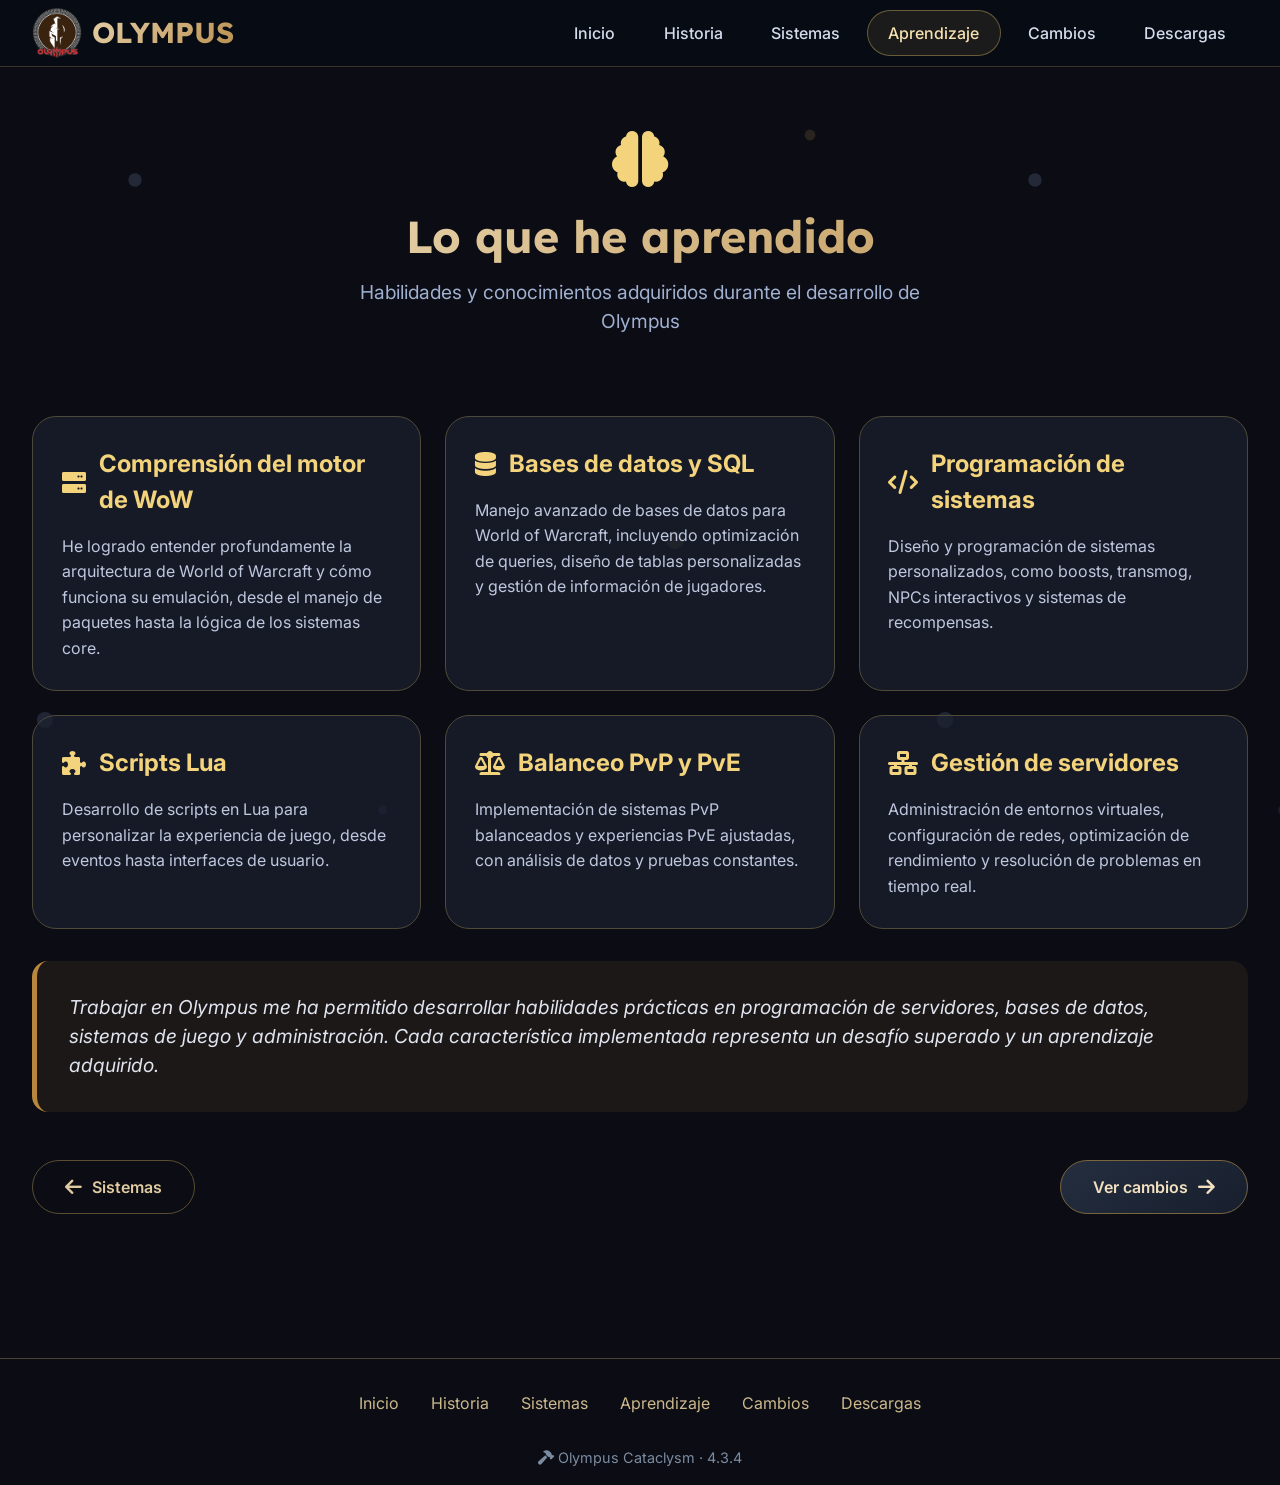
==== aprendizaje.html @ d1f78a06 "." ====
<!DOCTYPE html>
<html lang="es">
<head>
    <meta charset="UTF-8">
    <meta name="viewport" content="width=device-width, initial-scale=1.0">
    <title>Olympus · Aprendizaje y desarrollo</title>
    <link rel="stylesheet" href="https://cdnjs.cloudflare.com/ajax/libs/font-awesome/6.0.0-beta3/css/all.min.css">
    <link href="https://fonts.googleapis.com/css2?family=Inter:wght@400;500;600;700&family=Lexend+Deca:wght@400;600;700&display=swap" rel="stylesheet">
    <link rel="stylesheet" href="css/style.css">
</head>
<body>
    <div class="particle-overlay"></div>

    <nav class="navbar">
        <div class="nav-container">
            <div class="nav-logo">
                <img src="/assets/logo.png" alt="Olympus" height="50">
                <span>OLYMPUS</span>
            </div>
            <ul class="nav-menu">
                <li class="nav-item"><a href="index.html" class="nav-link">Inicio</a></li>
                <li class="nav-item"><a href="historia.html" class="nav-link">Historia</a></li>
                <li class="nav-item"><a href="sistemas.html" class="nav-link">Sistemas</a></li>
                <li class="nav-item"><a href="aprendizaje.html" class="nav-link active">Aprendizaje</a></li>
                <li class="nav-item"><a href="cambios.html" class="nav-link">Cambios</a></li>
                <li class="nav-item"><a href="descargas.html" class="nav-link">Descargas</a></li>
            </ul>
            <div class="nav-toggle" id="mobile-menu">
                <i class="fas fa-bars"></i>
            </div>
        </div>
    </nav>

    <main class="wrapper">
        <div class="page-header">
            <i class="fas fa-brain"></i>
            <h1>Lo que he aprendido</h1>
            <p class="page-description">Habilidades y conocimientos adquiridos durante el desarrollo de Olympus</p>
        </div>

        <div class="learning-container">
            <div class="learning-section">
                <h2><i class="fas fa-server"></i> Comprensión del motor de WoW</h2>
                <p>He logrado entender profundamente la arquitectura de World of Warcraft y cómo funciona su emulación, desde el manejo de paquetes hasta la lógica de los sistemas core.</p>
            </div>

            <div class="learning-section">
                <h2><i class="fas fa-database"></i> Bases de datos y SQL</h2>
                <p>Manejo avanzado de bases de datos para World of Warcraft, incluyendo optimización de queries, diseño de tablas personalizadas y gestión de información de jugadores.</p>
            </div>

            <div class="learning-section">
                <h2><i class="fas fa-code"></i> Programación de sistemas</h2>
                <p>Diseño y programación de sistemas personalizados, como boosts, transmog, NPCs interactivos y sistemas de recompensas.</p>
            </div>

            <div class="learning-section">
                <h2><i class="fas fa-puzzle-piece"></i> Scripts Lua</h2>
                <p>Desarrollo de scripts en Lua para personalizar la experiencia de juego, desde eventos hasta interfaces de usuario.</p>
            </div>

            <div class="learning-section">
                <h2><i class="fas fa-scale-balanced"></i> Balanceo PvP y PvE</h2>
                <p>Implementación de sistemas PvP balanceados y experiencias PvE ajustadas, con análisis de datos y pruebas constantes.</p>
            </div>

            <div class="learning-section">
                <h2><i class="fas fa-network-wired"></i> Gestión de servidores</h2>
                <p>Administración de entornos virtuales, configuración de redes, optimización de rendimiento y resolución de problemas en tiempo real.</p>
            </div>
        </div>

        <div class="quote-block">
            <p>Trabajar en Olympus me ha permitido desarrollar habilidades prácticas en programación de servidores, bases de datos, sistemas de juego y administración. Cada característica implementada representa un desafío superado y un aprendizaje adquirido.</p>
        </div>

        <div class="navigation-buttons">
            <a href="sistemas.html" class="btn btn-secondary"><i class="fas fa-arrow-left"></i> Sistemas</a>
            <a href="cambios.html" class="btn btn-primary">Ver cambios <i class="fas fa-arrow-right"></i></a>
        </div>
    </main>

    <footer class="site-footer">
        <div class="footer-links">
            <a href="index.html">Inicio</a>
            <a href="historia.html">Historia</a>
            <a href="sistemas.html">Sistemas</a>
            <a href="aprendizaje.html">Aprendizaje</a>
            <a href="cambios.html">Cambios</a>
            <a href="descargas.html">Descargas</a>
        </div>
        <p class="footer-copyright"><i class="fas fa-hammer"></i> Olympus Cataclysm · 4.3.4</p>
    </footer>

    <script src="js/main.js"></script>
</body>
</html>
---- css/style.css ----
/* ===== VARIABLES GLOBALES ===== */
:root {
    --color-bg: #0b0c14;
    --color-bg-card: rgba(20, 25, 38, 0.7);
    --color-bg-nav: rgba(8, 12, 21, 0.85);
    --color-gold-primary: #f3d47c;
    --color-gold-dark: #b88d4b;
    --color-gold-light: #f5e7c8;
    --color-text: #e0e5f0;
    --color-text-soft: #b0c2e0;
    --border-glow: rgba(200, 170, 100, 0.25);
    --border-glow-hover: rgba(230, 180, 70, 0.5);
    --shadow-heavy: 0 30px 40px -20px rgba(0,0,0,0.8);
    --font-main: 'Inter', sans-serif;
    --font-display: 'Lexend Deca', sans-serif;
    --transition: all 0.2s ease;
}

/* ===== RESET Y BASE ===== */
* {
    margin: 0;
    padding: 0;
    box-sizing: border-box;
}

html {
    scroll-behavior: smooth;
}

body {
    background: var(--color-bg);
    font-family: var(--font-main);
    color: var(--color-text);
    line-height: 1.5;
    min-height: 100vh;
    position: relative;
}

/* Fondo con partículas */
.particle-overlay {
    position: fixed;
    top: 0;
    left: 0;
    width: 100%;
    height: 100%;
    pointer-events: none;
    background: url('data:image/svg+xml;utf8,<svg xmlns="http://www.w3.org/2000/svg" viewBox="0 0 200 200" opacity="0.15"><circle cx="30" cy="40" r="1.5" fill="%23aaccff"/><circle cx="150" cy="120" r="2" fill="%23f0c060"/><circle cx="85" cy="180" r="1" fill="%236688cc"/><circle cx="180" cy="30" r="1.2" fill="%23ddaa55"/><circle cx="10" cy="160" r="1.8" fill="%2399bbee"/></svg>') repeat;
    z-index: -1;
}

/* ===== BARRA DE NAVEGACIÓN ===== */
.navbar {
    position: sticky;
    top: 0;
    z-index: 100;
    background: var(--color-bg-nav);
    backdrop-filter: blur(12px);
    border-bottom: 1px solid var(--border-glow);
    padding: 0.5rem 2rem;
}

.nav-container {
    max-width: 1300px;
    margin: 0 auto;
    display: flex;
    align-items: center;
    justify-content: space-between;
    flex-wrap: wrap;
}

.nav-logo {
    display: flex;
    align-items: center;
    gap: 10px;
    font-size: 1.8rem;
    font-weight: 700;
    font-family: var(--font-display);
    background: linear-gradient(135deg, var(--color-gold-light), var(--color-gold-dark));
    -webkit-background-clip: text;
    -webkit-text-fill-color: transparent;
}

.nav-logo i {
    color: var(--color-gold-primary);
    -webkit-text-fill-color: initial;
    filter: drop-shadow(0 0 6px var(--color-gold-dark));
}

.nav-menu {
    display: flex;
    gap: 0.3rem;
    flex-wrap: wrap;
    list-style: none;
}

.nav-link {
    display: inline-block;
    padding: 0.6rem 1.3rem;
    border-radius: 40px;
    font-weight: 500;
    color: #d4dcec;
    text-decoration: none;
    transition: var(--transition);
    border: 1px solid transparent;
}

.nav-link:hover,
.nav-link.active {
    background: rgba(210, 180, 100, 0.1);
    border-color: rgba(220, 185, 100, 0.4);
    color: #f5e2b0;
}

.nav-toggle {
    display: none;
    color: var(--color-gold-primary);
    font-size: 1.8rem;
    cursor: pointer;
}

/* ===== LAYOUT PRINCIPAL ===== */
.wrapper {
    max-width: 1300px;
    margin: 0 auto;
    padding: 2rem 2rem 3rem;
    position: relative;
    z-index: 2;
}

/* ===== PÁGINA DE BIENVENIDA ===== */
.welcome-hero {
    text-align: center;
    padding: 3rem 1rem 4rem;
}

.welcome-icon {
    font-size: 5rem;
    color: var(--color-gold-primary);
    filter: drop-shadow(0 0 20px #f0b840);
    margin-bottom: 1.5rem;
    animation: float 3s ease-in-out infinite;
}

@keyframes float {
    0%, 100% { transform: translateY(0); }
    50% { transform: translateY(-10px); }
}

.welcome-title {
    font-family: var(--font-display);
    font-weight: 700;
    font-size: 4rem;
    background: linear-gradient(135deg, var(--color-gold-light), var(--color-gold-dark), #b88d4b);
    -webkit-background-clip: text;
    -webkit-text-fill-color: transparent;
    margin-bottom: 1rem;
}

.welcome-subtitle {
    font-size: 1.5rem;
    color: var(--color-text-soft);
    margin-bottom: 2rem;
}

.welcome-description {
    max-width: 800px;
    margin: 0 auto 3rem;
    font-size: 1.2rem;
    color: #cfd9f0;
    background: rgba(0,0,0,0.3);
    padding: 2rem;
    border-radius: 2rem;
    border: 1px solid rgba(200, 170, 100, 0.2);
}

.welcome-stats {
    display: flex;
    justify-content: center;
    gap: 3rem;
    margin: 3rem 0;
    flex-wrap: wrap;
}

.stat-card {
    background: rgba(20, 25, 38, 0.6);
    backdrop-filter: blur(4px);
    padding: 1.5rem 2.5rem;
    border-radius: 2rem;
    border: 1px solid #5b4e32;
    text-align: center;
    min-width: 150px;
}

.stat-card i {
    font-size: 2.5rem;
    color: var(--color-gold-primary);
    margin-bottom: 0.5rem;
}

.stat-number {
    display: block;
    font-size: 2.2rem;
    font-weight: 700;
    color: var(--color-gold-primary);
}

.stat-text {
    font-size: 1rem;
    color: #a0b0d0;
}

.welcome-cta {
    display: flex;
    gap: 1.5rem;
    justify-content: center;
    margin: 3rem 0;
    flex-wrap: wrap;
}

.btn-large {
    padding: 1.2rem 3rem;
    font-size: 1.3rem;
}

/* ===== PREVIEW CARDS (en index) ===== */
.preview-grid {
    display: grid;
    grid-template-columns: repeat(auto-fit, minmax(280px, 1fr));
    gap: 1.5rem;
    margin: 4rem 0;
}

.preview-card {
    background: var(--color-bg-card);
    backdrop-filter: blur(8px);
    border: 1px solid var(--border-glow);
    border-radius: 2rem;
    padding: 2rem 1.5rem;
    text-decoration: none;
    color: var(--color-text);
    transition: var(--transition);
    display: flex;
    flex-direction: column;
    align-items: flex-start;
}

.preview-card:hover {
    transform: translateY(-5px);
    border-color: var(--border-glow-hover);
    box-shadow: 0 20px 30px -10px rgba(0,0,0,0.8);
}

.preview-card i {
    font-size: 2.5rem;
    color: var(--color-gold-primary);
    margin-bottom: 1rem;
}

.preview-card h3 {
    font-size: 1.8rem;
    margin-bottom: 0.5rem;
    color: var(--color-gold-light);
}

.preview-card p {
    color: #b0c0e0;
    margin-bottom: 1.5rem;
    flex: 1;
}

.preview-link {
    color: var(--color-gold-primary);
    font-weight: 500;
    display: flex;
    align-items: center;
    gap: 5px;
}

/* ===== EMULADOR SPOTLIGHT ===== */
.emulator-spotlight {
    background: linear-gradient(145deg, #1a2335, #0f1525);
    border: 1px solid #a98143;
    border-radius: 3rem;
    padding: 2rem 3rem;
    display: flex;
    justify-content: space-between;
    align-items: center;
    flex-wrap: wrap;
    gap: 1.5rem;
    margin: 3rem 0;
}

.spotlight-content {
    display: flex;
    align-items: center;
    gap: 1.5rem;
    flex-wrap: wrap;
}

.spotlight-content i {
    font-size: 3rem;
    color: #fac257;
}

.spotlight-label {
    color: #b1bfe0;
    font-size: 1rem;
    display: block;
}

.spotlight-content h3 {
    font-size: 2rem;
    background: linear-gradient(145deg, #b4975a, #ebd399);
    -webkit-background-clip: text;
    -webkit-text-fill-color: transparent;
    margin: 0;
}

/* ===== PÁGINAS INTERNAS ===== */
.page-header {
    text-align: center;
    margin-bottom: 3rem;
    padding: 2rem 0;
}

.page-header i {
    font-size: 3.5rem;
    color: var(--color-gold-primary);
    margin-bottom: 1rem;
}

.page-header h1 {
    font-family: var(--font-display);
    font-size: 2.8rem;
    background: linear-gradient(135deg, var(--color-gold-light), var(--color-gold-dark));
    -webkit-background-clip: text;
    -webkit-text-fill-color: transparent;
    margin-bottom: 0.5rem;
}

.page-description {
    font-size: 1.2rem;
    color: #a0b0d0;
    max-width: 600px;
    margin: 0 auto;
}

.content-card {
    background: var(--color-bg-card);
    backdrop-filter: blur(8px);
    border: 1px solid var(--border-glow);
    border-radius: 2rem;
    padding: 2.5rem;
    margin: 2rem 0;
}

/* ===== HISTORIA TIMELINE ===== */
.history-timeline {
    position: relative;
    padding-left: 3rem;
}

.timeline-item {
    display: flex;
    gap: 2rem;
    margin-bottom: 3rem;
    position: relative;
}

.timeline-icon {
    position: absolute;
    left: -3rem;
    width: 3rem;
    height: 3rem;
    background: #1e263b;
    border: 2px solid #cf9f4a;
    border-radius: 50%;
    display: flex;
    align-items: center;
    justify-content: center;
    color: #cf9f4a;
}

.timeline-content {
    flex: 1;
    padding-left: 1rem;
}

.timeline-content h3 {
    font-size: 1.8rem;
    color: var(--color-gold-primary);
    margin-bottom: 0.5rem;
}

.timeline-content p {
    font-size: 1.1rem;
    color: #cfd9f0;
}

/* ===== SISTEMAS SHOWCASE ===== */
.systems-showcase {
    display: flex;
    flex-direction: column;
    gap: 2rem;
}

.system-category {
    background: rgba(0,0,0,0.2);
    border-radius: 1.5rem;
    padding: 1.5rem;
    border-left: 5px solid var(--color-gold-primary);
}

.system-category h2 {
    display: flex;
    align-items: center;
    gap: 1rem;
    font-size: 1.8rem;
    color: var(--color-gold-light);
    margin-bottom: 1rem;
}

.system-category h2 i {
    color: var(--color-gold-primary);
}

.system-detail {
    color: #c0c8e0;
    padding-left: 1rem;
}

.system-detail ul {
    list-style: none;
    margin-top: 1rem;
}

.system-detail li {
    padding: 0.3rem 0;
    display: flex;
    align-items: center;
    gap: 0.8rem;
}

.system-detail li i {
    color: #65c97a;
}

/* ===== APRENDIZAJE ===== */
.learning-container {
    display: grid;
    grid-template-columns: repeat(auto-fit, minmax(350px, 1fr));
    gap: 1.5rem;
}

.learning-section {
    background: rgba(28, 34, 48, 0.7);
    padding: 1.8rem;
    border-radius: 1.5rem;
    border: 1px solid #4f4a38;
}

.learning-section h2 {
    display: flex;
    align-items: center;
    gap: 0.8rem;
    font-size: 1.5rem;
    color: var(--color-gold-primary);
    margin-bottom: 1rem;
}

.learning-section p {
    color: #c0c8e0;
    line-height: 1.6;
}

/* ===== CHANGELOG FULL ===== */
.changelog-full {
    background: rgba(0,0,0,0.2);
    border-radius: 2rem;
    padding: 2rem;
}

.changelog-month {
    margin-bottom: 2.5rem;
}

.changelog-month h2 {
    font-size: 2rem;
    color: var(--color-gold-primary);
    border-bottom: 2px solid #4a3f28;
    padding-bottom: 0.5rem;
    margin-bottom: 1.5rem;
}

.changelog-entry {
    display: flex;
    gap: 1.5rem;
    padding: 1rem;
    border-bottom: 1px solid rgba(200, 175, 120, 0.1);
    flex-wrap: wrap;
}

.changelog-entry.new {
    background: rgba(184, 134, 61, 0.15);
    border-radius: 1rem;
}

.changelog-date {
    min-width: 100px;
    font-weight: 600;
    color: #e6b85e;
}

.changelog-content {
    flex: 1;
    display: flex;
    align-items: center;
    gap: 1rem;
    flex-wrap: wrap;
}

.changelog-tag {
    background: #2a3344;
    padding: 0.2rem 1rem;
    border-radius: 30px;
    font-size: 0.8rem;
    font-weight: 600;
    color: #eac87b;
    text-transform: uppercase;
}

/* ===== DESCARGAS ===== */
.downloads-grid {
    display: grid;
    grid-template-columns: repeat(auto-fit, minmax(350px, 1fr));
    gap: 2rem;
    margin: 2rem 0;
}

.download-item {
    background: linear-gradient(145deg, #1a1f2e, #0f1420);
    border: 1px solid #5b4e32;
    border-radius: 2rem;
    padding: 2rem;
    transition: var(--transition);
}

.download-item.featured {
    border-color: #cfa557;
    box-shadow: 0 0 25px rgba(207, 165, 87, 0.2);
    grid-column: span 2;
}

.download-icon {
    font-size: 3rem;
    color: #ffd966;
    text-align: center;
    margin-bottom: 1rem;
}

.download-item h2,
.download-item h3 {
    text-align: center;
    margin-bottom: 1rem;
    color: var(--color-gold-light);
}

.download-features {
    list-style: none;
    margin: 1.5rem 0;
}

.download-features li {
    padding: 0.4rem 0;
    display: flex;
    align-items: center;
    gap: 0.8rem;
}

.download-features i {
    color: #65c97a;
}

.download-meta {
    display: flex;
    justify-content: center;
    gap: 2rem;
    margin: 1rem 0;
    color: #b0b8d0;
}

.modules-list {
    display: flex;
    flex-direction: column;
    gap: 0.8rem;
    margin: 1.5rem 0;
}

.modules-list a {
    display: flex;
    justify-content: space-between;
    align-items: center;
    padding: 0.5rem 1rem;
    background: rgba(0,0,0,0.3);
    border-radius: 2rem;
    color: #eac87b;
    text-decoration: none;
}

.download-notes {
    background: rgba(0,0,0,0.2);
    border-radius: 1.5rem;
    padding: 2rem;
    margin: 2rem 0;
}

.download-notes h3 {
    display: flex;
    align-items: center;
    gap: 0.8rem;
    color: var(--color-gold-primary);
    margin-bottom: 1rem;
}

.download-notes ul {
    padding-left: 2rem;
    color: #b0b8d0;
}

.download-notes li {
    padding: 0.3rem 0;
}

/* ===== QUOTE BLOCK ===== */
.quote-block {
    background: rgba(184, 134, 61, 0.1);
    border-left: 5px solid #b8863d;
    padding: 2rem;
    border-radius: 1rem;
    margin: 2rem 0;
    font-style: italic;
    font-size: 1.2rem;
}

/* ===== NAVEGACIÓN ENTRE PÁGINAS ===== */
.navigation-buttons {
    display: flex;
    justify-content: space-between;
    margin: 3rem 0 2rem;
    flex-wrap: wrap;
    gap: 1rem;
}

/* ===== BOTONES ===== */
.btn {
    display: inline-flex;
    align-items: center;
    gap: 10px;
    padding: 0.9rem 2rem;
    border-radius: 3rem;
    font-weight: 600;
    font-size: 1rem;
    text-decoration: none;
    transition: var(--transition);
    border: 1px solid #7a663e;
    cursor: pointer;
}

.btn i {
    font-size: 1.2rem;
}

.btn-primary {
    background: linear-gradient(145deg, #252e3f, #171f2e);
    color: #f2e0c0;
}

.btn-primary:hover {
    background: linear-gradient(145deg, #2f3b52, #1f2a3d);
    border-color: #c9a75a;
    color: #fff6e0;
    transform: scale(1.02);
    box-shadow: 0 10px 20px -6px #000, 0 0 8px #cf9f40;
}

.btn-secondary {
    background: transparent;
    color: #e0cba0;
    border-color: #5b4e32;
}

.btn-secondary:hover {
    background: rgba(200, 170, 100, 0.1);
    border-color: #c9a75a;
}

.btn-block {
    width: 100%;
    justify-content: center;
}

.btn-large {
    padding: 1rem 2.5rem;
    font-size: 1.2rem;
}

/* ===== FOOTER ===== */
.site-footer {
    margin-top: 4rem;
    padding: 2rem 0 1rem;
    border-top: 1px solid #4a4233;
}

.footer-links {
    display: flex;
    justify-content: center;
    gap: 2rem;
    flex-wrap: wrap;
    margin-bottom: 2rem;
}

.footer-links a {
    color: #cbb88c;
    text-decoration: none;
    transition: color 0.2s;
}

.footer-links a:hover {
    color: #f8db9c;
    text-decoration: underline;
}

.footer-copyright {
    text-align: center;
    color: #7b8ba0;
    font-size: 0.9rem;
}

/* ===== RESPONSIVE ===== */
@media (max-width: 900px) {
    .welcome-title {
        font-size: 3rem;
    }
    
    .download-item.featured {
        grid-column: span 1;
    }
    
    .emulator-spotlight {
        flex-direction: column;
        align-items: flex-start;
    }
}

@media (max-width: 768px) {
    .nav-menu {
        display: none;
        width: 100%;
        flex-direction: column;
        align-items: center;
        padding: 1rem 0;
    }
    
    .nav-menu.active {
        display: flex;
    }
    
    .nav-toggle {
        display: block;
    }
    
    .welcome-stats {
        gap: 1rem;
    }
    
    .stat-card {
        padding: 1rem 1.5rem;
    }
    
    .page-header h1 {
        font-size: 2.2rem;
    }
}

@media (max-width: 480px) {
    .wrapper {
        padding: 1rem;
    }
    
    .welcome-title {
        font-size: 2.2rem;
    }
    
    .welcome-subtitle {
        font-size: 1.2rem;
    }
    
    .preview-grid {
        grid-template-columns: 1fr;
    }
}

/* ===== ESTILOS MEJORADOS PARA CHANGELOG ===== */
        .changelog-full {
            background: rgba(0,0,0,0.25);
            border-radius: 2rem;
            padding: 2rem;
        }

        .changelog-month {
            margin-bottom: 3rem;
            animation: fadeIn 0.5s ease-out;
        }

        @keyframes fadeIn {
            from { opacity: 0; transform: translateY(10px); }
            to { opacity: 1; transform: translateY(0); }
        }

        .changelog-month h2 {
            font-size: 2.2rem;
            color: var(--color-gold-primary);
            border-bottom: 2px solid #4a3f28;
            padding-bottom: 0.8rem;
            margin-bottom: 2rem;
            font-family: var(--font-display);
            text-shadow: 0 2px 5px rgba(0,0,0,0.5);
            display: flex;
            align-items: center;
            gap: 1rem;
        }

        .changelog-month h2 i {
            font-size: 2rem;
            color: #e6b85e;
        }

        .commit-item {
            background: rgba(20, 25, 38, 0.7);
            backdrop-filter: blur(8px);
            border: 1px solid #4f4a38;
            border-radius: 1.8rem;
            margin-bottom: 1.5rem;
            padding: 1.5rem;
            transition: all 0.3s ease;
            box-shadow: 0 5px 15px rgba(0,0,0,0.3);
        }

        .commit-item:hover {
            border-color: #be9f56;
            background: rgba(30, 35, 48, 0.9);
            transform: translateY(-2px);
            box-shadow: 0 8px 25px rgba(184, 141, 75, 0.2);
        }

        .commit-header {
            display: flex;
            align-items: center;
            gap: 1rem;
            flex-wrap: wrap;
            margin-bottom: 1rem;
        }

        .commit-icon {
            color: #e6b85e;
            font-size: 1.3rem;
            min-width: 2rem;
            text-align: center;
        }

        .commit-hash {
            font-family: 'Courier New', monospace;
            color: #aaccff;
            background: #1a1f30;
            padding: 0.3rem 1rem;
            border-radius: 30px;
            font-size: 0.85rem;
            border: 1px solid #5b4e32;
            letter-spacing: 1px;
        }

        .commit-date {
            display: flex;
            align-items: center;
            gap: 0.5rem;
            color: #b0bfe0;
            background: rgba(0,0,0,0.3);
            padding: 0.3rem 1.2rem;
            border-radius: 30px;
            font-size: 0.9rem;
            border: 1px solid #4f4a38;
        }

        .commit-date i {
            color: #f3cd8b;
        }

        .commit-author {
            display: flex;
            align-items: center;
            gap: 0.5rem;
            color: #f3cd8b;
            background: rgba(184, 141, 75, 0.15);
            padding: 0.3rem 1.2rem;
            border-radius: 30px;
            font-size: 0.95rem;
            font-weight: 500;
            border: 1px solid #ad8f58;
        }

        .commit-author i {
            color: #fac257;
            font-size: 0.9rem;
        }

        .commit-title {
            font-size: 1.2rem;
            font-weight: 600;
            color: #e0e5f0;
            margin: 0.8rem 0 1rem;
            padding-left: 2.5rem;
            word-break: break-word;
            line-height: 1.5;
        }

        .commit-title i {
            color: #65c97a;
            margin-right: 0.8rem;
            font-size: 1rem;
        }

        .commit-files {
            margin-top: 1rem;
            border-top: 1px dashed rgba(200, 175, 120, 0.3);
            padding-top: 1rem;
        }

        .commit-files-summary {
            display: inline-flex;
            align-items: center;
            gap: 0.8rem;
            color: #b0bfe0;
            font-size: 0.95rem;
            cursor: pointer;
            user-select: none;
            padding: 0.5rem 1.5rem;
            background: rgba(0,0,0,0.3);
            border-radius: 30px;
            transition: all 0.2s;
            border: 1px solid #5b4e32;
        }

        .commit-files-summary:hover {
            background: rgba(200, 170, 100, 0.15);
            color: #f5e2b0;
            border-color: #ad8f58;
        }

        .commit-files-summary i {
            transition: transform 0.3s;
            color: #cf9f4a;
        }

        .commit-files.expanded .commit-files-summary i {
            transform: rotate(90deg);
        }

        .commit-files-list {
            list-style: none;
            margin-top: 1.2rem;
            margin-left: 2rem;
            display: none;
            max-height: 350px;
            overflow-y: auto;
            background: rgba(0,0,0,0.4);
            border-radius: 1.2rem;
            padding: 1.2rem;
            border: 1px solid #4f4a38;
            scrollbar-width: thin;
            scrollbar-color: #b88d4b #1a1f30;
        }

        .commit-files.expanded .commit-files-list {
            display: block;
            animation: slideDown 0.3s ease-out;
        }

        @keyframes slideDown {
            from { opacity: 0; transform: translateY(-10px); }
            to { opacity: 1; transform: translateY(0); }
        }

        .commit-files-list li {
            font-family: 'Courier New', monospace;
            font-size: 0.9rem;
            padding: 0.5rem 0;
            border-bottom: 1px solid rgba(200, 175, 120, 0.1);
            color: #c0c8e0;
            display: flex;
            align-items: center;
            gap: 1rem;
        }

        .commit-files-list li:last-child {
            border-bottom: none;
        }

        .commit-files-list li i {
            color: #cf9f4a;
            font-size: 0.9rem;
            width: 1.2rem;
            text-align: center;
        }

        .commit-files-list::-webkit-scrollbar {
            width: 8px;
        }

        .commit-files-list::-webkit-scrollbar-track {
            background: #1a1f30;
            border-radius: 10px;
        }

        .commit-files-list::-webkit-scrollbar-thumb {
            background: #b88d4b;
            border-radius: 10px;
        }

        .commit-files-list::-webkit-scrollbar-thumb:hover {
            background: #cf9f4a;
        }

        .stats-bar {
            display: flex;
            justify-content: space-around;
            flex-wrap: wrap;
            gap: 1.5rem;
            margin: 2rem 0 3rem;
            padding: 1.5rem;
            background: linear-gradient(145deg, #1a1f2e, #0f1420);
            border: 1px solid #a98143;
            border-radius: 2rem;
        }

        .stat-item {
            text-align: center;
        }

        .stat-value {
            font-size: 2.2rem;
            font-weight: 700;
            color: var(--color-gold-primary);
            display: block;
        }

        .stat-label {
            color: #b0bfe0;
            font-size: 0.9rem;
            text-transform: uppercase;
            letter-spacing: 1px;
        }

        .loading-message {
            text-align: center;
            padding: 4rem;
            color: #b0bfe0;
            font-size: 1.2rem;
        }

        .loading-message i {
            color: #f3cd7a;
            margin-right: 0.5rem;
            animation: spin 1.5s infinite linear;
        }

        @keyframes spin {
            from { transform: rotate(0deg); }
            to { transform: rotate(360deg); }
        }

        .error-message {
            text-align: center;
            padding: 3rem;
            background: rgba(255, 70, 70, 0.1);
            border: 1px solid #ff6b6b;
            border-radius: 2rem;
            margin: 2rem 0;
        }

        .error-message i {
            font-size: 3rem;
            color: #ff6b6b;
            margin-bottom: 1rem;
        }

        .btn-github {
            display: inline-flex;
            align-items: center;
            gap: 0.8rem;
            background: #24292e;
            color: white;
            border: none;
            padding: 1rem 2.5rem;
            border-radius: 40px;
            text-decoration: none;
            font-weight: 500;
            margin-top: 1.5rem;
            transition: all 0.3s;
        }

        .btn-github:hover {
            background: #2f3b52;
            transform: translateY(-2px);
            box-shadow: 0 8px 20px rgba(0,0,0,0.4);
        }
		
/* ===== SECCIÓN NATIVO ===== */
.native-section {
    position: relative;
    padding: 5rem 2rem;
    background: linear-gradient(135deg, rgba(10, 15, 25, 0.95), rgba(20, 25, 40, 0.98));
    border-radius: 2rem;
    margin: 3rem 0;
    overflow: hidden;
    border: 1px solid rgba(255, 215, 0, 0.1);
    box-shadow: 0 20px 40px rgba(0, 0, 0, 0.4);
}

.native-header {
    text-align: center;
    margin-bottom: 4rem;
    position: relative;
    z-index: 2;
}

.native-badge {
    display: inline-flex;
    align-items: center;
    gap: 0.5rem;
    background: rgba(255, 215, 0, 0.15);
    border: 1px solid rgba(255, 215, 0, 0.3);
    color: #ffd700;
    padding: 0.5rem 1.5rem;
    border-radius: 100px;
    font-weight: 600;
    font-size: 0.9rem;
    letter-spacing: 1px;
    margin-bottom: 1.5rem;
    backdrop-filter: blur(5px);
}

.native-header h2 {
    font-size: 3rem;
    margin-bottom: 1rem;
    font-weight: 700;
}

.gradient-text {
    background: linear-gradient(135deg, #ffd700, #ff8c00);
    -webkit-background-clip: text;
    -webkit-text-fill-color: transparent;
    background-clip: text;
}

.section-subtitle {
    color: #a0a0c0;
    font-size: 1.2rem;
    max-width: 700px;
    margin: 0 auto;
}

/* Grid principal */
.native-grid {
    display: grid;
    grid-template-columns: repeat(3, 1fr);
    gap: 2rem;
    margin-bottom: 4rem;
    position: relative;
    z-index: 2;
}

.native-card {
    background: rgba(20, 25, 40, 0.7);
    backdrop-filter: blur(10px);
    border: 1px solid rgba(255, 215, 0, 0.1);
    border-radius: 1.5rem;
    padding: 2.5rem 2rem;
    position: relative;
    transition: transform 0.3s ease, border-color 0.3s ease;
    overflow: hidden;
}

.native-card:hover {
    transform: translateY(-10px);
    border-color: rgba(255, 215, 0, 0.3);
}

.native-card.featured {
    background: linear-gradient(145deg, rgba(30, 35, 55, 0.9), rgba(40, 45, 70, 0.9));
    border: 1px solid rgba(255, 215, 0, 0.3);
    transform: scale(1.05);
    z-index: 3;
    box-shadow: 0 20px 40px rgba(255, 215, 0, 0.1);
}

.native-card.featured:hover {
    transform: scale(1.05) translateY(-10px);
}

.card-glow {
    position: absolute;
    top: -50%;
    left: -50%;
    width: 200%;
    height: 200%;
    background: radial-gradient(circle, rgba(255, 215, 0, 0.1) 0%, transparent 70%);
    opacity: 0;
    transition: opacity 0.5s ease;
    pointer-events: none;
}

.native-card:hover .card-glow {
    opacity: 1;
}

.card-badge {
    position: absolute;
    top: 1rem;
    right: 1rem;
    background: linear-gradient(135deg, #ffd700, #ff8c00);
    color: #0a0f19;
    padding: 0.3rem 1rem;
    border-radius: 100px;
    font-size: 0.8rem;
    font-weight: 700;
    display: flex;
    align-items: center;
    gap: 0.3rem;
    box-shadow: 0 5px 15px rgba(255, 215, 0, 0.3);
}

.card-icon {
    width: 70px;
    height: 70px;
    background: linear-gradient(135deg, #ffd70022, #ff8c0022);
    border: 1px solid rgba(255, 215, 0, 0.3);
    border-radius: 20px;
    display: flex;
    align-items: center;
    justify-content: center;
    margin-bottom: 1.5rem;
    font-size: 2rem;
    color: #ffd700;
    transition: all 0.3s ease;
}

.native-card:hover .card-icon {
    transform: rotate(5deg) scale(1.1);
    background: linear-gradient(135deg, #ffd70033, #ff8c0033);
}

.native-card h3 {
    font-size: 1.8rem;
    margin-bottom: 1rem;
    color: #fff;
}

.card-description {
    color: #b0b0d0;
    line-height: 1.6;
    margin-bottom: 1.5rem;
    font-size: 0.95rem;
}

.native-feature-list {
    list-style: none;
    padding: 0;
}

.native-feature-list li {
    display: flex;
    align-items: center;
    gap: 0.8rem;
    color: #c0c0e0;
    margin-bottom: 0.8rem;
    font-size: 0.95rem;
}

.native-feature-list li i {
    color: #ffd700;
    font-size: 0.9rem;
}

.handmade-quote {
    background: rgba(255, 215, 0, 0.05);
    border-left: 3px solid #ffd700;
    padding: 1rem;
    border-radius: 10px;
    margin-top: 1.5rem;
}

.handmade-quote i {
    color: #ffd700;
    opacity: 0.5;
    font-size: 1rem;
    margin-right: 0.5rem;
}

.handmade-quote blockquote {
    color: #d0d0f0;
    font-style: italic;
    font-size: 0.95rem;
    margin: 0;
    padding-left: 0.5rem;
}

/* Tech Showcase */
.tech-showcase {
    margin: 4rem 0;
    position: relative;
    z-index: 2;
}

.tech-showcase-title {
    display: flex;
    align-items: center;
    justify-content: center;
    gap: 0.8rem;
    margin-bottom: 2.5rem;
    font-size: 1.8rem;
    color: #fff;
}

.tech-showcase-title i {
    color: #ffd700;
}

.tech-grid {
    display: grid;
    grid-template-columns: repeat(4, 1fr);
    gap: 1.5rem;
}

.tech-item-card {
    background: rgba(15, 20, 30, 0.6);
    backdrop-filter: blur(5px);
    border: 1px solid rgba(255, 215, 0, 0.1);
    border-radius: 1rem;
    padding: 1.5rem;
    transition: all 0.3s ease;
}

.tech-item-card:hover {
    border-color: rgba(255, 215, 0, 0.3);
    transform: translateY(-5px);
    background: rgba(25, 30, 45, 0.8);
}

.tech-icon {
    width: 50px;
    height: 50px;
    background: rgba(255, 215, 0, 0.1);
    border-radius: 12px;
    display: flex;
    align-items: center;
    justify-content: center;
    margin-bottom: 1rem;
    font-size: 1.5rem;
    color: #ffd700;
}

.tech-item-card h4 {
    font-size: 1.2rem;
    margin-bottom: 0.5rem;
    color: #fff;
}

.tech-item-card p {
    color: #a0a0c0;
    font-size: 0.9rem;
    line-height: 1.5;
    margin-bottom: 1rem;
}

.tech-tags {
    display: flex;
    flex-wrap: wrap;
    gap: 0.5rem;
}

.tech-tags span {
    background: rgba(255, 215, 0, 0.1);
    border: 1px solid rgba(255, 215, 0, 0.2);
    color: #ffd700;
    padding: 0.2rem 0.8rem;
    border-radius: 100px;
    font-size: 0.8rem;
}

/* Tech Stack Pills */
.tech-stack-wrapper {
    margin-top: 3rem;
    text-align: center;
    position: relative;
    z-index: 2;
}

.stack-container {
    display: flex;
    flex-wrap: wrap;
    justify-content: center;
    gap: 1rem;
}

.stack-pill {
    display: inline-flex;
    align-items: center;
    gap: 0.5rem;
    background: rgba(255, 255, 255, 0.03);
    border: 1px solid rgba(255, 215, 0, 0.2);
    color: #d0d0f0;
    padding: 0.8rem 1.8rem;
    border-radius: 100px;
    font-size: 0.95rem;
    font-weight: 500;
    transition: all 0.3s ease;
    backdrop-filter: blur(5px);
}

.stack-pill:hover {
    background: rgba(255, 215, 0, 0.1);
    border-color: #ffd700;
    color: #ffd700;
    transform: translateY(-2px);
}

.stack-pill i {
    color: #ffd700;
}

/* Decoración */
.native-decoration {
    position: absolute;
    top: 0;
    left: 0;
    width: 100%;
    height: 100%;
    pointer-events: none;
    z-index: 1;
}

.circle {
    position: absolute;
    border-radius: 50%;
    background: radial-gradient(circle, rgba(255, 215, 0, 0.1) 0%, transparent 70%);
}

.circle-1 {
    width: 300px;
    height: 300px;
    top: -150px;
    right: -150px;
}

.circle-2 {
    width: 400px;
    height: 400px;
    bottom: -200px;
    left: -200px;
    background: radial-gradient(circle, rgba(100, 150, 255, 0.05) 0%, transparent 70%);
}

/* Responsive */
@media (max-width: 1200px) {
    .native-grid {
        gap: 1rem;
    }
    
    .native-card {
        padding: 2rem 1.5rem;
    }
    
    .tech-grid {
        grid-template-columns: repeat(2, 1fr);
    }
}

@media (max-width: 900px) {
    .native-grid {
        grid-template-columns: 1fr;
    }
    
    .native-card.featured {
        transform: scale(1);
    }
    
    .native-card.featured:hover {
        transform: translateY(-10px);
    }
    
    .tech-grid {
        grid-template-columns: 1fr;
    }
}

@media (max-width: 600px) {
    .native-header h2 {
        font-size: 2rem;
    }
    
    .stack-pill {
        width: 100%;
        justify-content: center;
    }
}
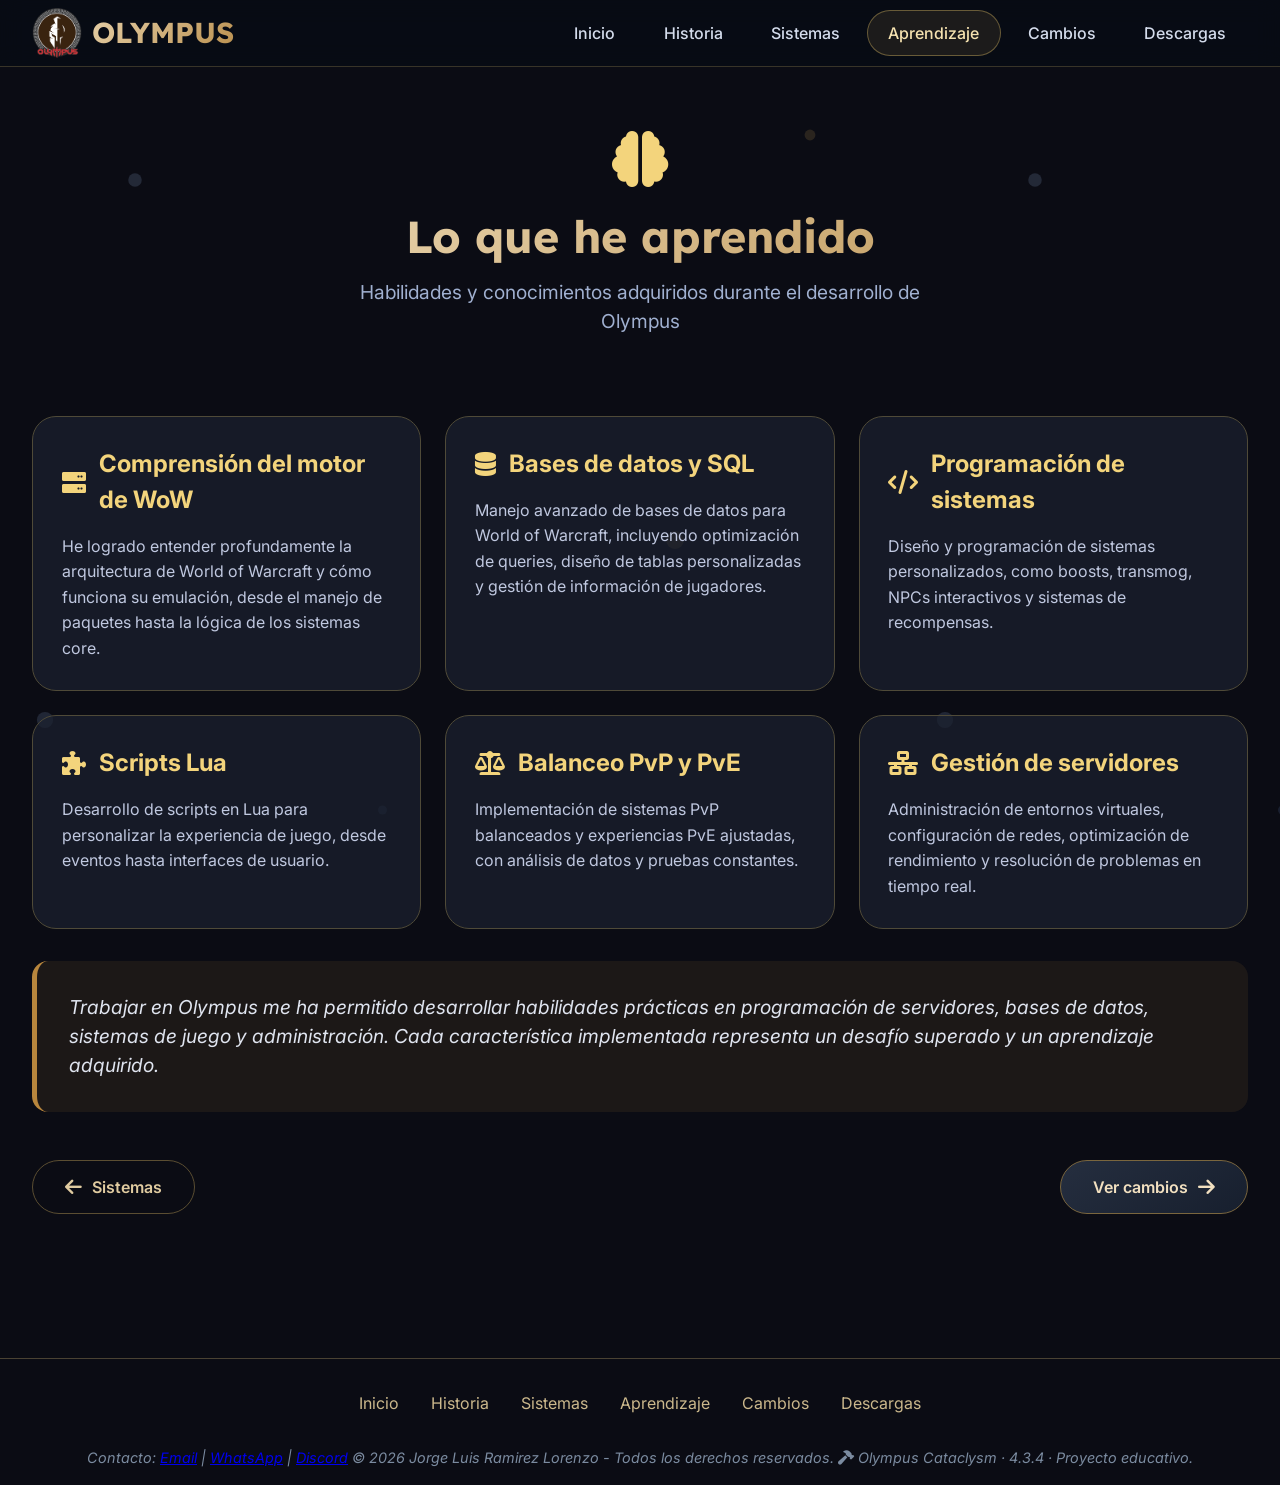
==== commit 02655375: "footer" ====
--- a/aprendizaje.html
+++ b/aprendizaje.html
@@ -89,7 +89,14 @@
             <a href="cambios.html">Cambios</a>
             <a href="descargas.html">Descargas</a>
         </div>
-        <p class="footer-copyright"><i class="fas fa-hammer"></i> Olympus Cataclysm · 4.3.4</p>
+        <p class="footer-copyright">
+            <i>Contacto: 
+                <a href="mailto:jorgeluisramirezlorenzo@gmail.com" class="text-light">Email</a> | 
+                <a href="https://wa.me/+5358160709" target="_blank" class="text-light">WhatsApp</a> | 
+                <a href="https://discord.com/users/692980061002793010" target="_blank" class="text-light">Discord</a>		
+            <i class="mb-0">&copy; 2026  Jorge Luis Ramirez Lorenzo - Todos los derechos reservados.
+            <i class="fas fa-hammer"></i> Olympus Cataclysm · 4.3.4 · Proyecto educativo.
+        </p>
     </footer>
 
     <script src="js/main.js"></script>
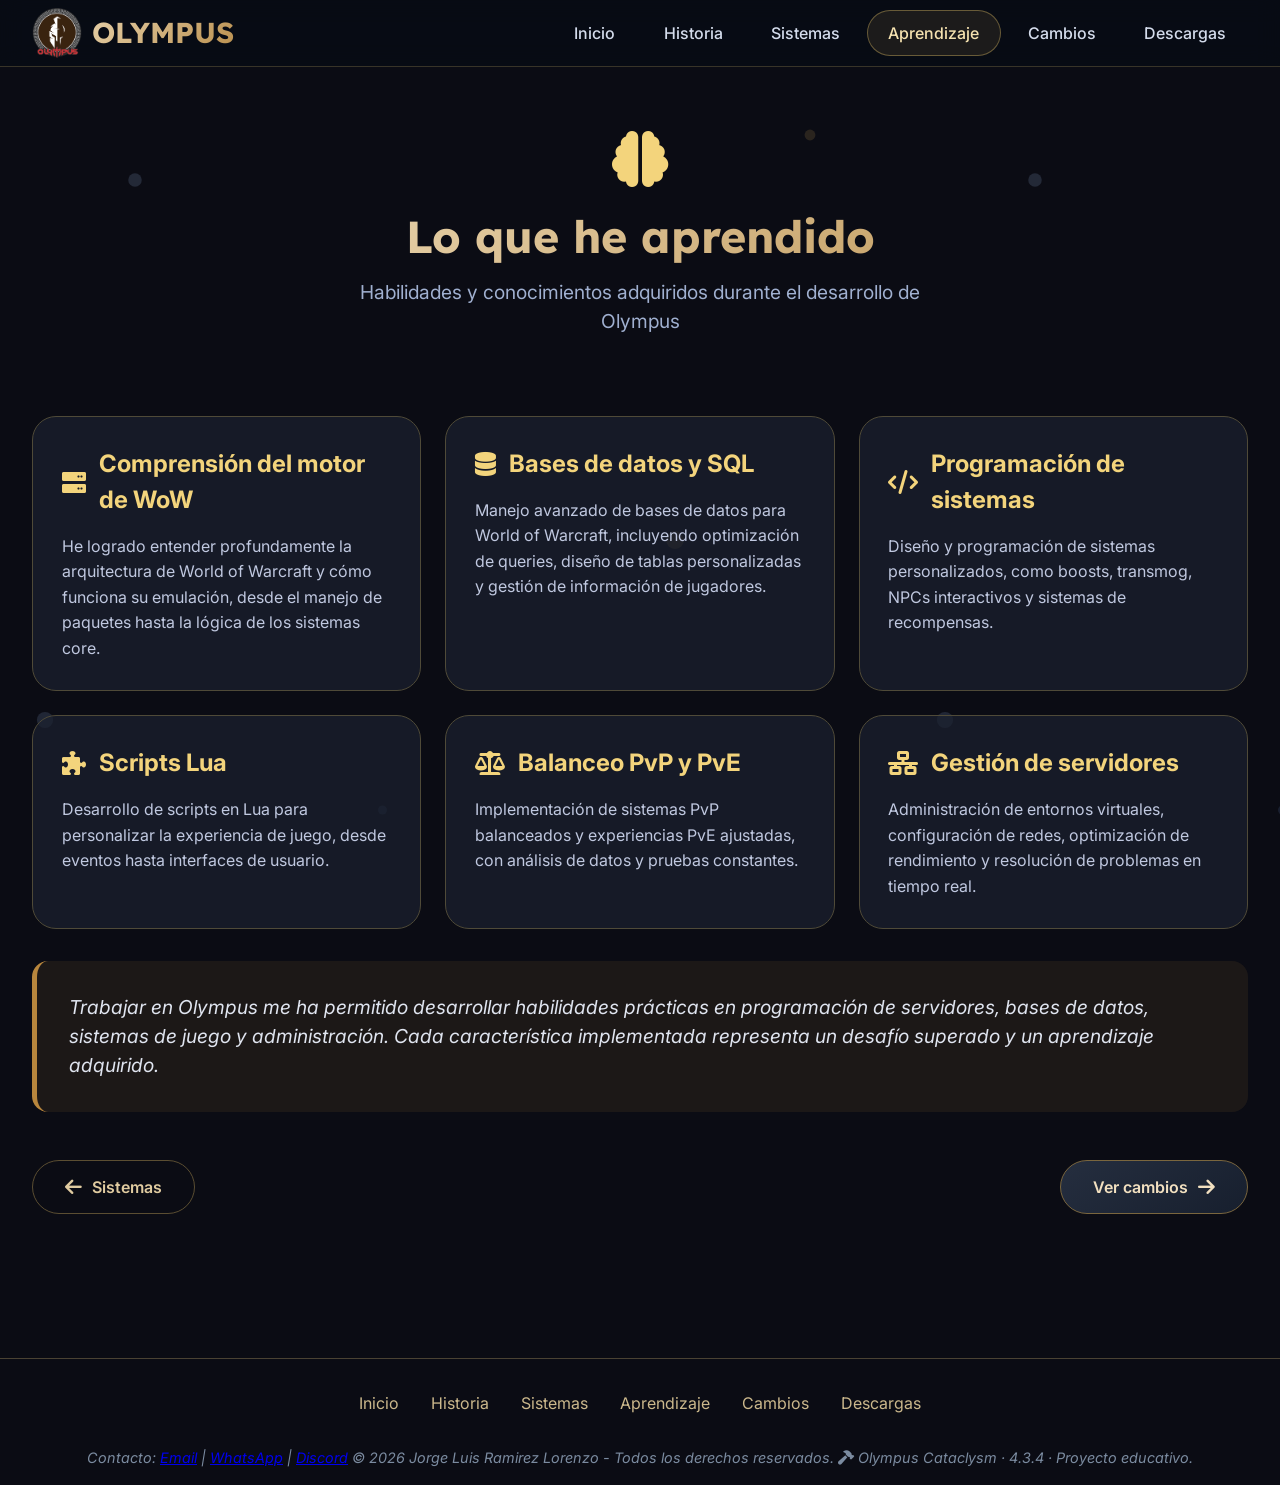
==== commit 53052c9a: "favicon" ====
--- a/aprendizaje.html
+++ b/aprendizaje.html
@@ -4,6 +4,8 @@
     <meta charset="UTF-8">
     <meta name="viewport" content="width=device-width, initial-scale=1.0">
     <title>Olympus · Aprendizaje y desarrollo</title>
+    <link rel="icon" type="image/x-icon" href="/assets/favicon.ico">
+    <link rel="shortcut icon" type="image/x-icon" href="/assets/favicon.ico">
     <link rel="stylesheet" href="https://cdnjs.cloudflare.com/ajax/libs/font-awesome/6.0.0-beta3/css/all.min.css">
     <link href="https://fonts.googleapis.com/css2?family=Inter:wght@400;500;600;700&family=Lexend+Deca:wght@400;600;700&display=swap" rel="stylesheet">
     <link rel="stylesheet" href="css/style.css">
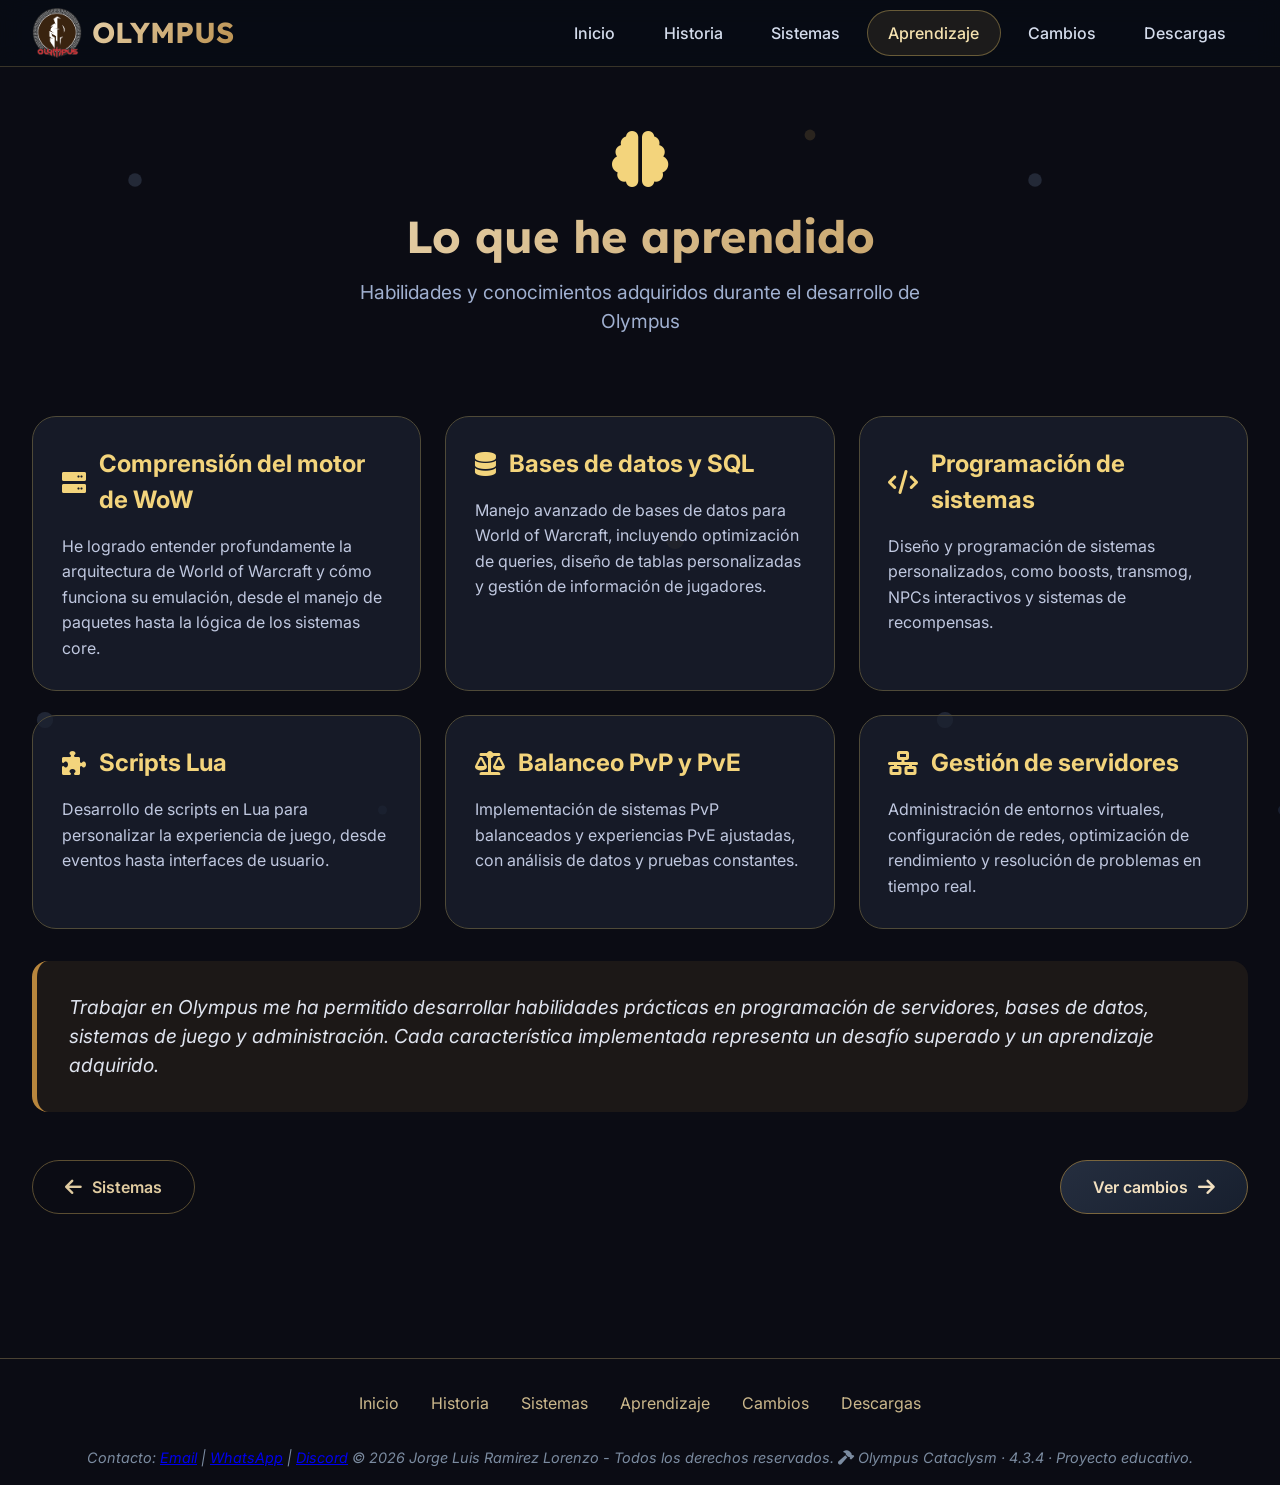
==== commit 2b6a125e: "Actualizar aprendizaje.html" ====
--- a/aprendizaje.html
+++ b/aprendizaje.html
@@ -1,6 +1,15 @@
 <!DOCTYPE html>
 <html lang="es">
 <head>
+<!-- Google tag (gtag.js) -->
+<script async src="https://www.googletagmanager.com/gtag/js?id=G-82TWBMEYFB"></script>
+<script>
+  window.dataLayer = window.dataLayer || [];
+  function gtag(){dataLayer.push(arguments);}
+  gtag('js', new Date());
+
+  gtag('config', 'G-82TWBMEYFB');
+</script>
     <meta charset="UTF-8">
     <meta name="viewport" content="width=device-width, initial-scale=1.0">
     <title>Olympus · Aprendizaje y desarrollo</title>
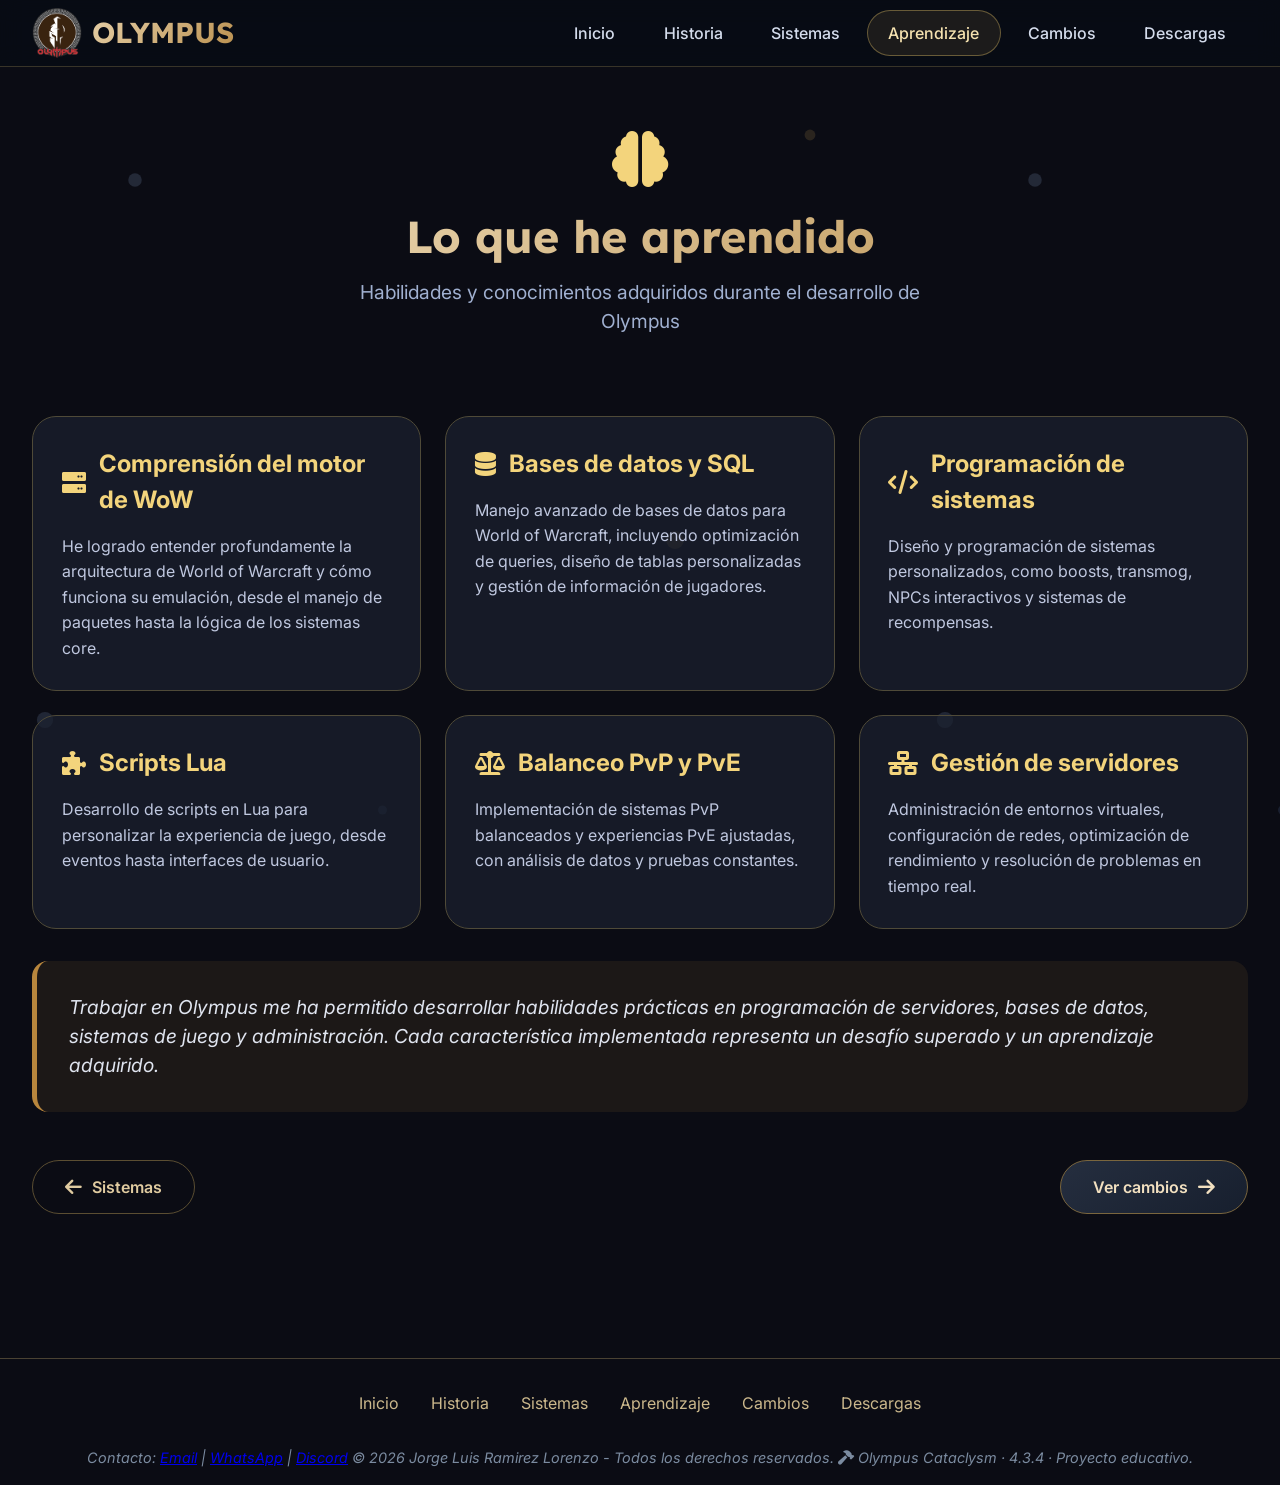
==== commit 655fef81: "Update aprendizaje.html" ====
--- a/aprendizaje.html
+++ b/aprendizaje.html
@@ -1,6 +1,7 @@
 <!DOCTYPE html>
 <html lang="es">
 <head>
+  <meta name="google-site-verification" content="X8EVbVy-XwHbsiXO65WfdE3t-slV1BdlMSxBZQRTO0c" />
 <!-- Google tag (gtag.js) -->
 <script async src="https://www.googletagmanager.com/gtag/js?id=G-82TWBMEYFB"></script>
 <script>
@@ -112,4 +113,4 @@
 
     <script src="js/main.js"></script>
 </body>
-</html>+</html>
